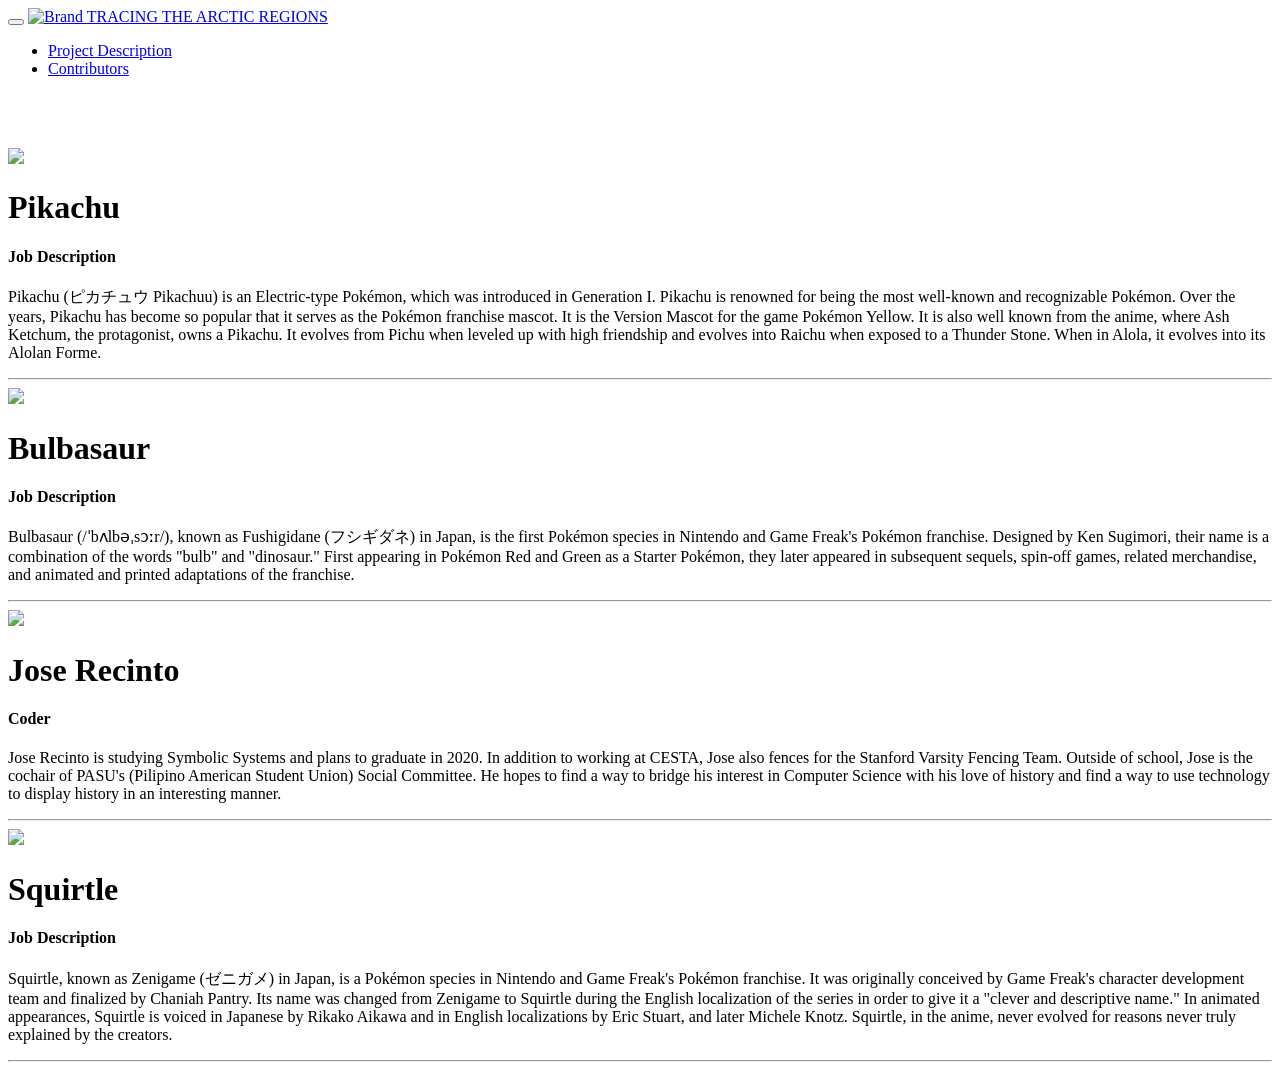
==== contributors.html @ 44d736f7 "Sync all pages with live Stanford version The GitHub repo had older/stripped-down versions of the HT" ====
<!DOCTYPE html>
  <html lang="en">
    <head>
      <meta charset="utf-8">
      <meta http-equiv="X-UA-Compatible" content="IE=edge">
      <meta name="viewport" content="width=device-width, initial-scale=1">
      <!-- The above 3 meta tags *must* come first in the head; any other head content must come *after* these tags -->
      <title>Arctic Regions</title>

      <!-- Bootstrap -->
      <link href="bootstrap-3.3.7/css/bootstrap.min.css" rel="stylesheet">
      <link href="https://fonts.googleapis.com/css?family=Crimson+Text" rel="stylesheet">

      <!-- HTML5 shim and Respond.js for IE8 support of HTML5 elements and media queries -->
      <!-- WARNING: Respond.js doesn't work if you view the page via file:// -->
      <!--[if lt IE 9]>
        <script src="https://oss.maxcdn.com/html5shiv/3.7.3/html5shiv.min.js"></script>
        <script src="https://oss.maxcdn.com/respond/1.4.2/respond.min.js"></script>
      <![endif]-->
    </head>

    <body>
      <!-- navigation -->
      <nav id="nav" class="navbar navbar-fixed-top navbar-book">
        <div class="container-fluid">
          <div class="navbar-header">
            <button type="button" class="navbar-toggle" data-toggle="collapse" data-target="#myNavbar">
              <span class="icon-bar"></span>
              <span class="icon-bar"></span>
              <span class="icon-bar"></span>                        
            </button>

            <a class="navbar-brand" href="#">
              <img alt="Brand" src="assets/cesta-logos/CestaLogo_bw.svg" height="100%"/>
            </a>
            <a class="navbar-brand" href="index.html">TRACING THE ARCTIC REGIONS</a>
          </div>

          <div class="collapse navbar-collapse" id="myNavbar">
            <ul class="nav navbar-nav navbar-right">

              <li><a href="project-description.html">Project Description</a></li>
              <li><a href="contributors.html">Contributors</a></li>
            </ul>
          </div>
        </div>
      </nav>

      <br/>
      <br/>
      <br/>


      <div class="contributors">
      
        <div class="image"><img src="assets/JoseRecinto.jpeg"/></div>
        <h1><strong>Pikachu</strong></h1>
        <h4>Job Description</h4>
        <p>Pikachu (ピカチュウ Pikachuu) is an Electric-type Pokémon, which was introduced in Generation I. Pikachu is renowned for being the most well-known and recognizable Pokémon. Over the years, Pikachu has become so popular that it serves as the Pokémon franchise mascot. It is the Version Mascot for the game Pokémon Yellow. It is also well known from the anime, where Ash Ketchum, the protagonist, owns a Pikachu. It evolves from Pichu when leveled up with high friendship and evolves into Raichu when exposed to a Thunder Stone. When in Alola, it evolves into its Alolan Forme.</p>
        <hr/>

        <div class="image"><img src="assets/JoseRecinto.jpeg"/></div>
        <h1><strong>Bulbasaur</strong></h1>
        <h4>Job Description</h4>
        <p>Bulbasaur (/ˈbʌlbəˌsɔːr/), known as Fushigidane (フシギダネ) in Japan, is the first Pokémon species in Nintendo and Game Freak's Pokémon franchise. Designed by Ken Sugimori, their name is a combination of the words "bulb" and "dinosaur." First appearing in Pokémon Red and Green as a Starter Pokémon, they later appeared in subsequent sequels, spin-off games, related merchandise, and animated and printed adaptations of the franchise.</p>
        <hr/>
        
        <div class="image"><img src="assets/JoseRecinto.jpeg" /></div>
        <h1><strong>Jose Recinto</strong></h1>
        <h4>Coder</h4>
        <p>Jose Recinto is studying Symbolic Systems and plans to graduate in 2020. In addition to working at CESTA, Jose also fences for the Stanford Varsity Fencing Team. Outside of school, Jose is the cochair of PASU's (Pilipino American Student Union) Social Committee. He hopes to find a way to bridge his interest in Computer Science with his love of history and find a way to use technology to display history in an interesting manner.</p>
        <hr/>
        
        <div class="image"><img src="assets/JoseRecinto.jpeg" /></div>
        <h1><strong>Squirtle</strong></h1>
        <h4>Job Description</h4>
        <p>Squirtle, known as Zenigame (ゼニガメ) in Japan, is a Pokémon species in Nintendo and Game Freak's Pokémon franchise. It was originally conceived by Game Freak's character development team and finalized by Chaniah Pantry. Its name was changed from Zenigame to Squirtle during the English localization of the series in order to give it a "clever and descriptive name." In animated appearances, Squirtle is voiced in Japanese by Rikako Aikawa and in English localizations by Eric Stuart, and later Michele Knotz. Squirtle, in the anime, never evolved for reasons never truly explained by the creators.</p>
        <hr/>

      </div>


      <!-- jQuery (necessary for Bootstrap's JavaScript plugins) -->
      <script src="https://ajax.googleapis.com/ajax/libs/jquery/1.12.4/jquery.min.js"></script>
      <!-- Include all compiled plugins (below), or include individual files as needed -->
      <script src="bootstrap-3.3.7/js/bootstrap.min.js"></script>

      <!-- d3 -->
      <script src="https://d3js.org/d3.v3.min.js"></script>
      <script src="https://d3js.org/topojson.v1.min.js"></script>
      <script src="https://d3js.org/queue.v1.min.js"></script>

    </body>
  </html>
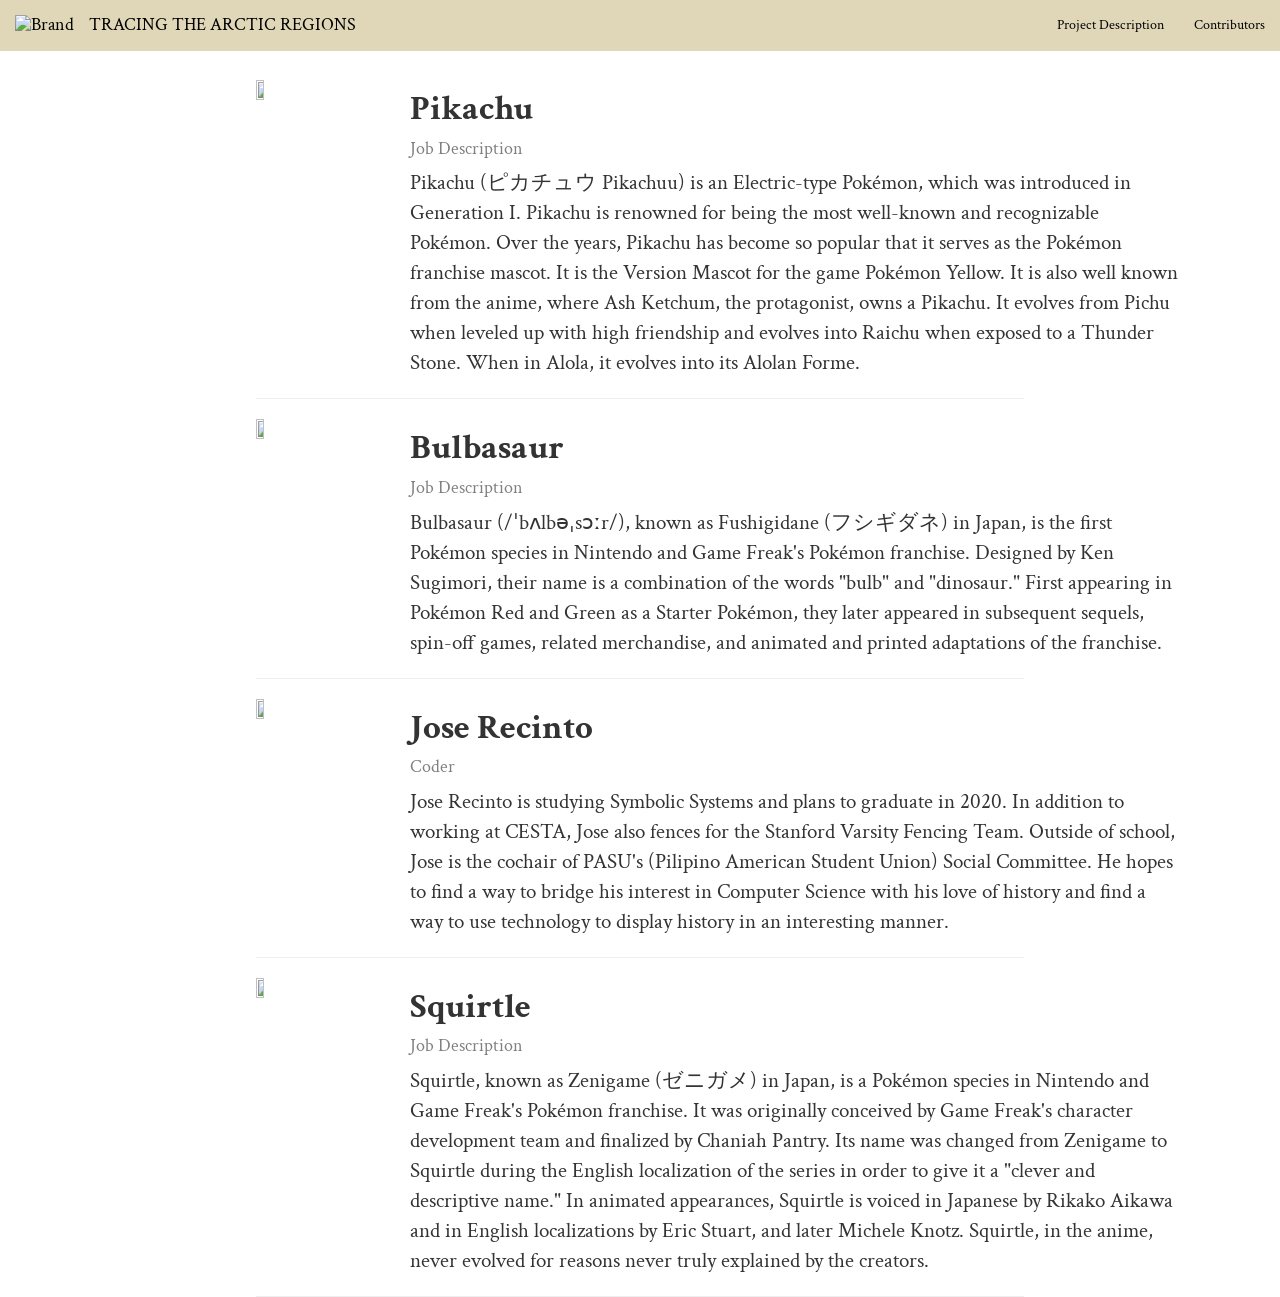
==== commit 4a1b4429: "Extract custom CSS into separate file, add font imports Moved all custom CSS from bootstrap.min.css " ====
--- a/contributors.html
+++ b/contributors.html
@@ -9,7 +9,8 @@
 
       <!-- Bootstrap -->
       <link href="bootstrap-3.3.7/css/bootstrap.min.css" rel="stylesheet">
-      <link href="https://fonts.googleapis.com/css?family=Crimson+Text" rel="stylesheet">
+      <link href="css/custom.css" rel="stylesheet">
+      <link href="https://fonts.googleapis.com/css?family=Crimson+Text:400,400i,600,600i,700,700i|Lato:100,100i,300,300i,400,400i,700,700i,900,900i&display=swap" rel="stylesheet">
 
       <!-- HTML5 shim and Respond.js for IE8 support of HTML5 elements and media queries -->
       <!-- WARNING: Respond.js doesn't work if you view the page via file:// -->
--- a/css/custom.css
+++ b/css/custom.css
@@ -0,0 +1,369 @@
+
+html, body { 
+   height: 100%;
+   font-family: 'Crimson Text', serif;
+}
+
+#cover {
+	position: fixed; 
+	height: 100%; 
+	width: 100%; 
+	top:0; 
+	left: 0; 
+	background: #ffffff; 
+	z-index:9999;
+}
+
+#nav a {
+    color: black;
+}
+
+.navbar-book {
+    background-color: #e0d7b8;
+}
+
+h1 {
+    padding-top: 10px;
+    font-size: 250%;
+    margin-left: 5%;
+    width: 100%;
+}
+
+h0 {
+	font-size: 5em;
+    text-align: center;
+    padding-top: 10px;
+    font-size: 250%;
+    margin-left: 5%;
+    width: 100%;
+}
+
+p {
+    margin-left: 5%;
+    font-size: 150%;
+    width: 100%;
+}
+
+sup {
+	z-index: -100;
+}
+
+figcaption {
+	padding-bottom: 10px;
+}
+
+.figcaption-horizontal {
+	margin-left: 5%;
+}
+
+.figcaption-vertical {
+	margin-left: 5%;
+}
+
+
+  /************/
+ /* HOMEPAGE */
+/************/
+#intro-video-container {
+	width: 100%;
+	position: relative;
+}
+
+#intro-video-container h1 {
+	word-wrap: normal;
+	position: absolute;
+	top: 18vh;
+	margin-left: 700px;
+	width: 700px;
+    transform: translateX(-50%) translateY(-50%);
+    font-size: 50px;
+}
+#intro-video-container h2 {
+	word-wrap: normal;
+	position: absolute;
+	top: 27vh;
+	margin-left: 700px;
+	width: 700px;
+    transform: translateX(-50%) translateY(-50%);
+    font-size: 25px;
+}
+
+#intro-video {
+	width: 100%;
+}
+
+#homepage-text-title {
+	margin-left: 80%;
+	margin: 0 auto;
+}
+#homepage-text-title p {
+	margin-left: 15%;
+	max-width: 1000px;
+}
+
+#homepage-text-inner {
+	width: 80%;
+  	margin: 0 auto;
+}
+
+#homepage-text-inner p {
+	margin-left: 45%;
+	max-width: 1000px;
+}
+
+#homepage-text-inner img {
+	margin-left: 15%;
+	margin-top: 10px;
+	width: 70%;
+	max-width: 1000px;
+	margin-bottom: 10px;
+}
+
+/*#book-image {
+    display: block;
+    margin: auto;
+    width: 40%;
+    padding-top: 10px;
+}*/
+
+
+  /****************/
+ /* CONTRIBUTORS */
+/****************/
+.contributors {
+  width: 60%;
+  margin-left: auto ;
+  margin-right: auto ;
+}
+
+.contributors img {
+	float: left;
+	width: 10%;
+	height: 50%;
+	margin-left: auto;
+}
+
+.contributors p {
+	margin-left: 10%;
+}
+
+.contributors h1 {
+	margin-left: 20%;
+}
+
+.contributors h4 {
+	margin-left: 20%;
+	color: grey;
+}
+
+.contributors p {
+	margin-left: 20%;
+}
+
+
+  /*************/
+ /* NARRATIVE */
+/*************/
+#top-images {
+	height: 12%;
+	width: 100%;
+    position: fixed;
+	display: flex;
+	align-items: center;
+	justify-content: center;
+	background-color: #222;
+}
+
+.thumbnail-img-div {
+    height: 100%;
+    overflow-x: hidden;
+    max-width: 9%;
+    margin: 0.5%;
+    display: flex;
+    align-items: center;
+    justify-content: center;
+}
+
+.thumbnail-img-button{
+	/*height: 50px;*/
+}
+
+.thumbnail-button-div {
+    height: 100%;
+    /*overflow-x: hidden;*/
+    max-width: 9%;
+    margin: 0.5%;
+    display: flex;
+    align-items: center;
+    justify-content: center;
+}
+
+.thumbnail-img {
+    max-height: 95%;
+}
+
+#main-image-div {
+    margin-left: 5%;
+
+    height: 40%;
+    width: 100%;
+    position: fixed;
+    background-color: white;
+    display: block;
+}
+
+#main-image-div figcaption{
+	margin-left: 0.2%;
+	padding:10px;
+	position: absolute;
+	bottom: 0;
+	background:rgba(0,0,0,0.5);
+	color: white;
+	visibility: hidden;
+	font-family: "Open Sans";
+	font-weight: 300;
+	font-size: 85%;
+}
+
+#main-image-div:hover figcaption{
+    visibility: visible;
+} 
+
+#main-image-div:before {
+    content: '';
+    display: inline-block;
+    vertical-align: bottom;
+    height: 100%;
+}
+
+#main-image {
+    display: inline-block;
+    vertical-align: bottom;
+    max-height: 95%;
+    max-width: 100%;
+    box-shadow: 5px 5px 10px grey;
+}
+
+#content {
+    width: 45%;
+    z-index: -100;
+}
+
+.footnote {
+	font-size: 100%;
+}
+
+.coastline {
+	fill: none;
+    stroke: #636262;
+	stroke-width: 2px;
+}
+
+.land {
+    fill: #efeded;
+}
+
+#map {
+    position: fixed;
+    z-index: -100;
+}
+
+#map-svg {
+    position: fixed;
+    left: 0px;
+}
+
+#footer {
+    z-index: 200;
+    height: 6%;
+    width: 100%;
+    box-shadow: 0px 500px 0px 500px #e0d7b8;
+}
+
+.footer-button-div {
+	display: flex;
+	margin-left: 2%;
+    margin-right: 2%;
+}
+
+#footer ul {
+    align-items: center;
+}
+
+.flow-beneath {
+	z-index: -100;
+	position: relative;
+}
+
+.side-by-side {
+    margin-left: 5%;
+}
+
+.side-by-side-image {
+	display: inline-block;
+    width: 45%;
+    padding-bottom: 10px;
+}
+
+.in-line-horizontal-image {
+	display: block;
+    margin-left: 5%;
+    width: 100%;
+	padding-bottom: 10px;
+	padding-top: 10px;
+
+}
+
+.in-line-vertical-image {
+	display: block;
+    margin-left: 5%;
+    width: 50%;
+	padding-bottom: 10px;
+	padding-top: 10px;
+
+}
+
+#modal-box {
+    /*height: 100%;*/
+    /*display: flex;*/
+    /*align-items: center;*/
+    /*justify-content: center;*/
+}
+
+.modal-dialog {
+	position: relative;
+    display: table;
+    overflow-y: auto;    
+    overflow-x: auto;
+    width: auto;
+}
+
+
+/*
+.container .overlay {
+  color: #fff;
+  font-family: 'Oxygen', sans-serif;
+  position: relative;
+  top: 10%;
+  left: 50%;
+  width: 100%;
+  max-width: 25em;
+  box-sizing: border-box;
+  padding: 2em;
+  line-height: 1.5;
+  text-align: center;
+  -webkit-transform: translateX(-50%);
+          transform: translateX(-50%);
+}
+
+p.introduction:first-letter {
+ font-size: 44px;
+ float: left; 
+ line-height: 35px;
+ padding-top: 3px; 
+ padding-right: 3px;
+ font-family: Arial, "Helvetica Neue", Helvetica, sans-serif;
+}
+*/
+
+
